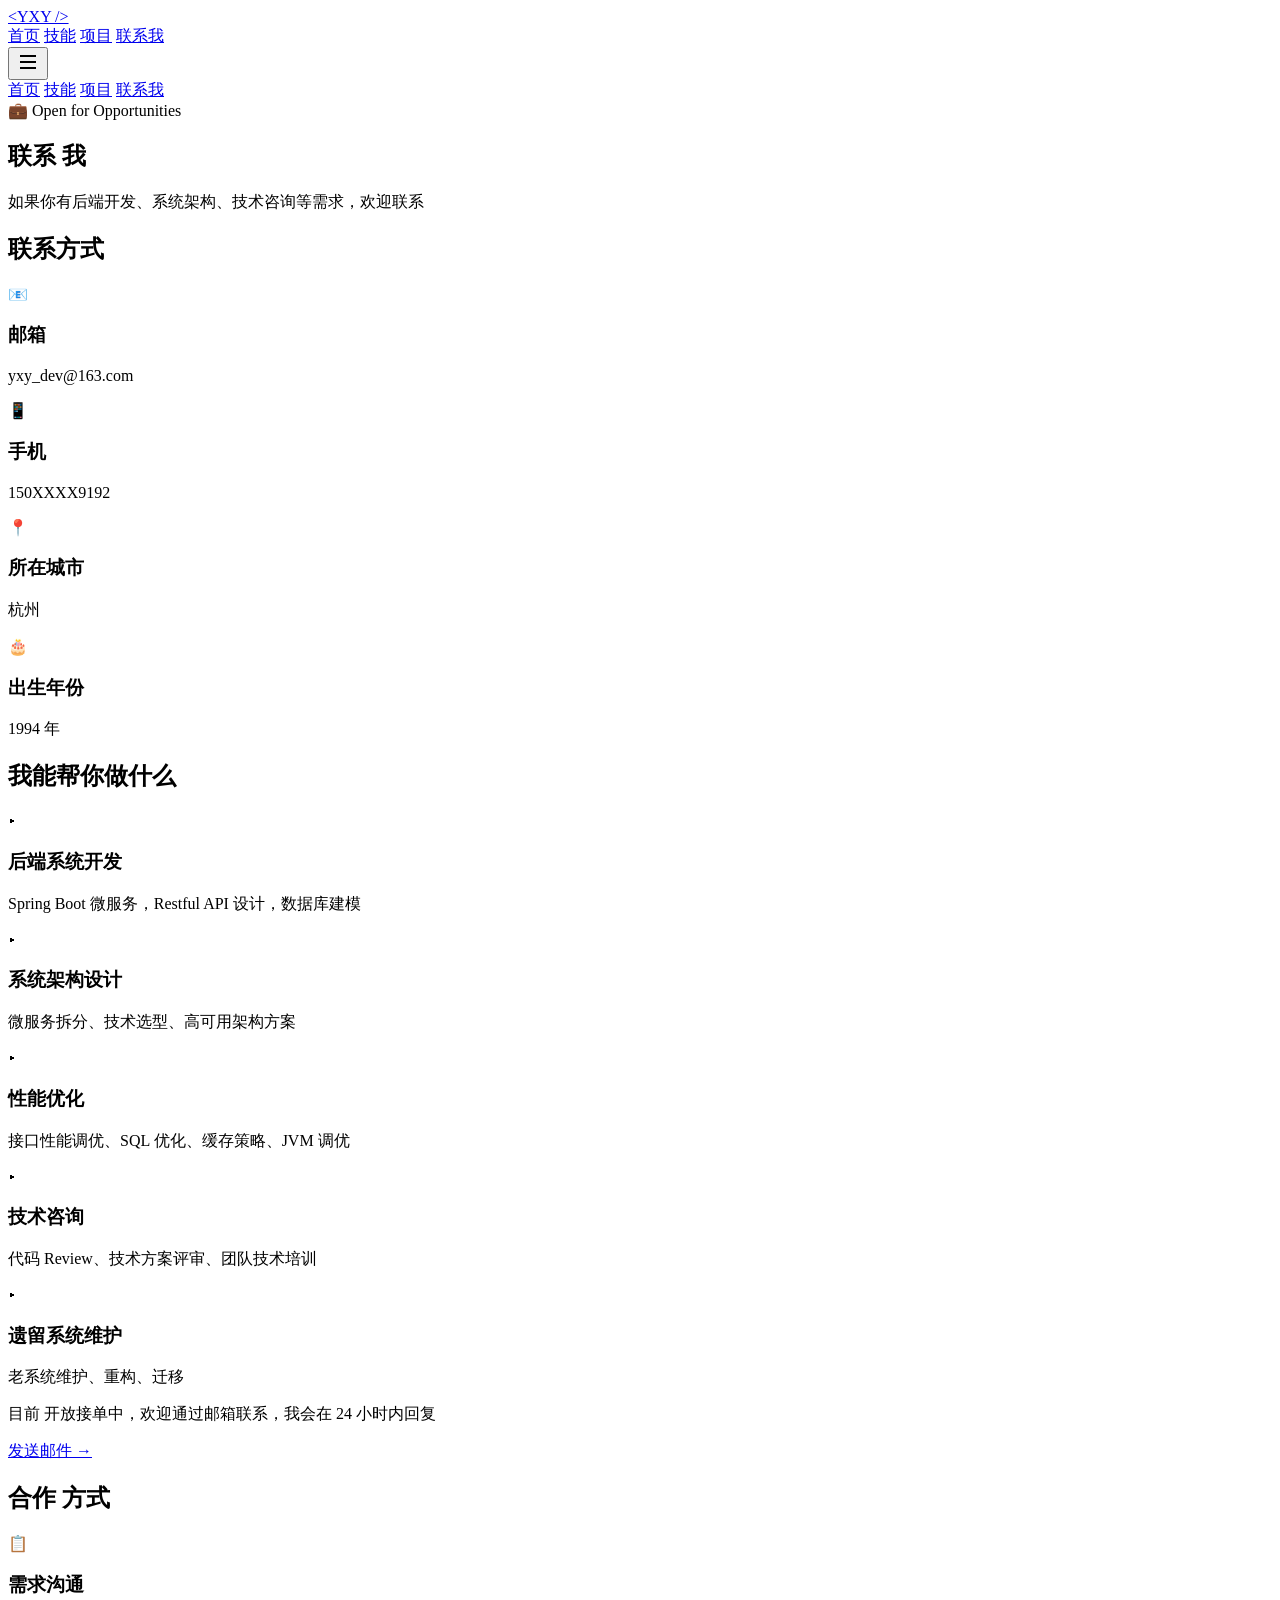
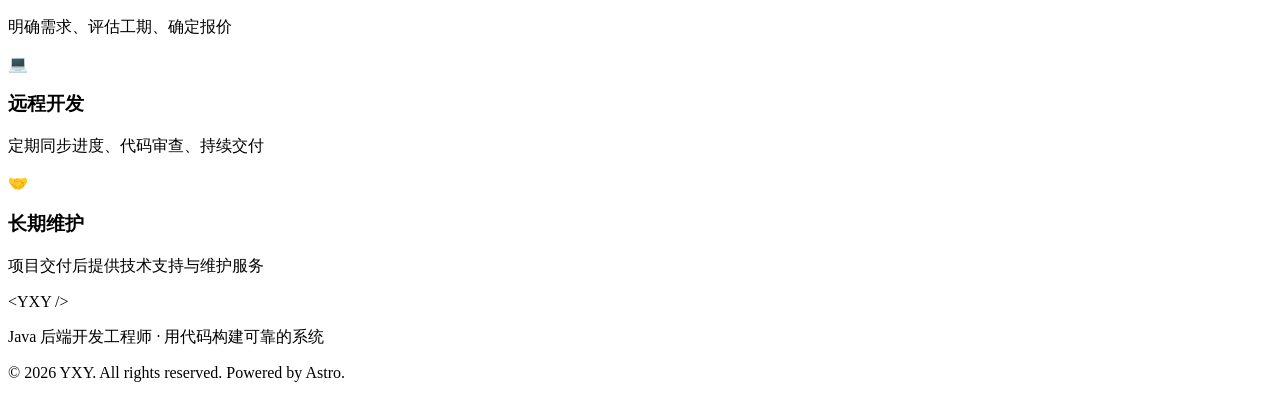
==== contact/index.html @ fc8be73a "deploy: upload site" ====
<!DOCTYPE html><html lang="zh-CN"> <head><meta charset="UTF-8"><meta name="viewport" content="width=device-width, initial-scale=1.0"><meta name="description" content="Java 后端开发 · 8年经验 · 架构师之路"><title>联系我 | YXY Dev</title><link rel="icon" type="image/svg+xml" href="/favicon.svg"><!-- Google Fonts: Inter --><link rel="preconnect" href="https://fonts.googleapis.com"><link rel="preconnect" href="https://fonts.gstatic.com" crossorigin><link href="https://fonts.googleapis.com/css2?family=Inter:wght@400;500;600;700;800;900&display=swap" rel="stylesheet"><link rel="stylesheet" href="/personal-blog/_astro/Layout.CCMdleZw.css"></head> <body class="min-h-screen bg-surface text-text"> <!-- Navbar --> <nav class="fixed top-0 left-0 right-0 z-50 glass-card rounded-none border-x-0 border-t-0"> <div class="max-w-6xl mx-auto px-6 py-4 flex items-center justify-between"> <a href="/" class="text-xl font-bold gradient-text">
&lt;YXY /&gt;
</a> <div class="hidden md:flex items-center gap-8"> <a href="/" class="text-text-muted hover:text-primary-light transition-colors text-sm font-medium">首页</a> <a href="/skills" class="text-text-muted hover:text-primary-light transition-colors text-sm font-medium">技能</a> <a href="/projects" class="text-text-muted hover:text-primary-light transition-colors text-sm font-medium">项目</a> <a href="/contact" class="px-5 py-2 bg-primary hover:bg-primary-dark text-white rounded-full text-sm font-medium transition-all glow-primary">
联系我
</a> </div> <!-- Mobile menu button --> <button id="mobile-menu-btn" class="md:hidden text-text-muted hover:text-text p-2" aria-label="菜单"> <svg width="24" height="24" viewBox="0 0 24 24" fill="none" stroke="currentColor" stroke-width="2"> <path d="M4 6h16M4 12h16M4 18h16"></path> </svg> </button> </div> <!-- Mobile menu --> <div id="mobile-menu" class="hidden md:hidden border-t border-border px-6 py-4 space-y-3"> <a href="/" class="block text-text-muted hover:text-primary-light transition-colors">首页</a> <a href="/skills" class="block text-text-muted hover:text-primary-light transition-colors">技能</a> <a href="/projects" class="block text-text-muted hover:text-primary-light transition-colors">项目</a> <a href="/contact" class="block text-primary-light font-medium">联系我</a> </div> </nav> <main class="pt-16">   <section class="pt-20 pb-12 text-center bg-grid"> <div class="max-w-4xl mx-auto px-6"> <div class="inline-block px-4 py-1.5 rounded-full border border-accent/30 bg-accent/5 text-accent-light text-sm font-medium mb-4">
💼 Open for Opportunities
</div> <h1 class="text-4xl md:text-5xl font-extrabold mb-4">
联系 <span class="gradient-text">我</span> </h1> <p class="text-text-muted text-lg max-w-2xl mx-auto">
如果你有后端开发、系统架构、技术咨询等需求，欢迎联系
</p> </div> </section> <section class="max-w-4xl mx-auto px-6 py-12"> <div class="grid md:grid-cols-2 gap-8"> <!-- Contact Info --> <div class="space-y-6"> <h2 class="text-xl font-bold mb-4">联系方式</h2> <div class="glass-card p-5 flex items-start gap-4 hover:border-primary/30 transition-all"> <div class="w-10 h-10 rounded-lg bg-primary/10 flex items-center justify-center flex-shrink-0"> <span>📧</span> </div> <div> <h3 class="font-medium text-sm text-text-muted">邮箱</h3> <p class="font-medium">yxy_dev@163.com</p> </div> </div> <div class="glass-card p-5 flex items-start gap-4 hover:border-primary/30 transition-all"> <div class="w-10 h-10 rounded-lg bg-primary/10 flex items-center justify-center flex-shrink-0"> <span>📱</span> </div> <div> <h3 class="font-medium text-sm text-text-muted">手机</h3> <p class="font-medium">150XXXX9192</p> </div> </div> <div class="glass-card p-5 flex items-start gap-4 hover:border-primary/30 transition-all"> <div class="w-10 h-10 rounded-lg bg-primary/10 flex items-center justify-center flex-shrink-0"> <span>📍</span> </div> <div> <h3 class="font-medium text-sm text-text-muted">所在城市</h3> <p class="font-medium">杭州</p> </div> </div> <div class="glass-card p-5 flex items-start gap-4 hover:border-primary/30 transition-all"> <div class="w-10 h-10 rounded-lg bg-primary/10 flex items-center justify-center flex-shrink-0"> <span>🎂</span> </div> <div> <h3 class="font-medium text-sm text-text-muted">出生年份</h3> <p class="font-medium">1994 年</p> </div> </div> </div> <!-- Service / Contact Form Card --> <div class="glass-card p-8 space-y-6"> <h2 class="text-xl font-bold">我能帮你做什么</h2> <div class="space-y-4"> <div class="flex items-start gap-3"> <span class="text-primary-light mt-0.5">▸</span> <div> <h3 class="font-medium text-sm">后端系统开发</h3> <p class="text-text-muted text-xs mt-0.5">Spring Boot 微服务，Restful API 设计，数据库建模</p> </div> </div> <div class="flex items-start gap-3"> <span class="text-primary-light mt-0.5">▸</span> <div> <h3 class="font-medium text-sm">系统架构设计</h3> <p class="text-text-muted text-xs mt-0.5">微服务拆分、技术选型、高可用架构方案</p> </div> </div> <div class="flex items-start gap-3"> <span class="text-primary-light mt-0.5">▸</span> <div> <h3 class="font-medium text-sm">性能优化</h3> <p class="text-text-muted text-xs mt-0.5">接口性能调优、SQL 优化、缓存策略、JVM 调优</p> </div> </div> <div class="flex items-start gap-3"> <span class="text-primary-light mt-0.5">▸</span> <div> <h3 class="font-medium text-sm">技术咨询</h3> <p class="text-text-muted text-xs mt-0.5">代码 Review、技术方案评审、团队技术培训</p> </div> </div> <div class="flex items-start gap-3"> <span class="text-primary-light mt-0.5">▸</span> <div> <h3 class="font-medium text-sm">遗留系统维护</h3> <p class="text-text-muted text-xs mt-0.5">老系统维护、重构、迁移</p> </div> </div> </div> <div class="pt-4 border-t border-border"> <p class="text-sm text-text-muted mb-4">
目前 <span class="text-success font-medium">开放接单中</span>，欢迎通过邮箱联系，我会在 24 小时内回复
</p> <a href="mailto:yxy_dev@163.com" class="block w-full text-center px-6 py-3 bg-primary hover:bg-primary-dark text-white rounded-xl font-semibold transition-all glow-primary">
发送邮件 →
</a> </div> </div> </div> </section>  <section class="max-w-4xl mx-auto px-6 py-12 border-t border-border"> <div class="text-center mb-8"> <h2 class="text-2xl font-bold mb-2">
合作 <span class="gradient-text">方式</span> </h2> </div> <div class="grid md:grid-cols-3 gap-6"> <div class="glass-card p-6 text-center space-y-2"> <div class="text-3xl mb-2">📋</div> <h3 class="font-bold">需求沟通</h3> <p class="text-text-muted text-sm">明确需求、评估工期、确定报价</p> </div> <div class="glass-card p-6 text-center space-y-2"> <div class="text-3xl mb-2">💻</div> <h3 class="font-bold">远程开发</h3> <p class="text-text-muted text-sm">定期同步进度、代码审查、持续交付</p> </div> <div class="glass-card p-6 text-center space-y-2"> <div class="text-3xl mb-2">🤝</div> <h3 class="font-bold">长期维护</h3> <p class="text-text-muted text-sm">项目交付后提供技术支持与维护服务</p> </div> </div> </section>  </main> <!-- Footer --> <footer class="border-t border-border py-12 mt-20"> <div class="max-w-6xl mx-auto px-6 text-center"> <p class="gradient-text text-xl font-bold mb-3">&lt;YXY /&gt;</p> <p class="text-text-muted text-sm">
Java 后端开发工程师 · 用代码构建可靠的系统
</p> <p class="text-text-muted text-xs mt-4">
© 2026 YXY. All rights reserved. Powered by Astro.
</p> </div> </footer> <script type="module">document.getElementById("mobile-menu-btn")?.addEventListener("click",()=>{document.getElementById("mobile-menu")?.classList.toggle("hidden")});</script> </body> </html>
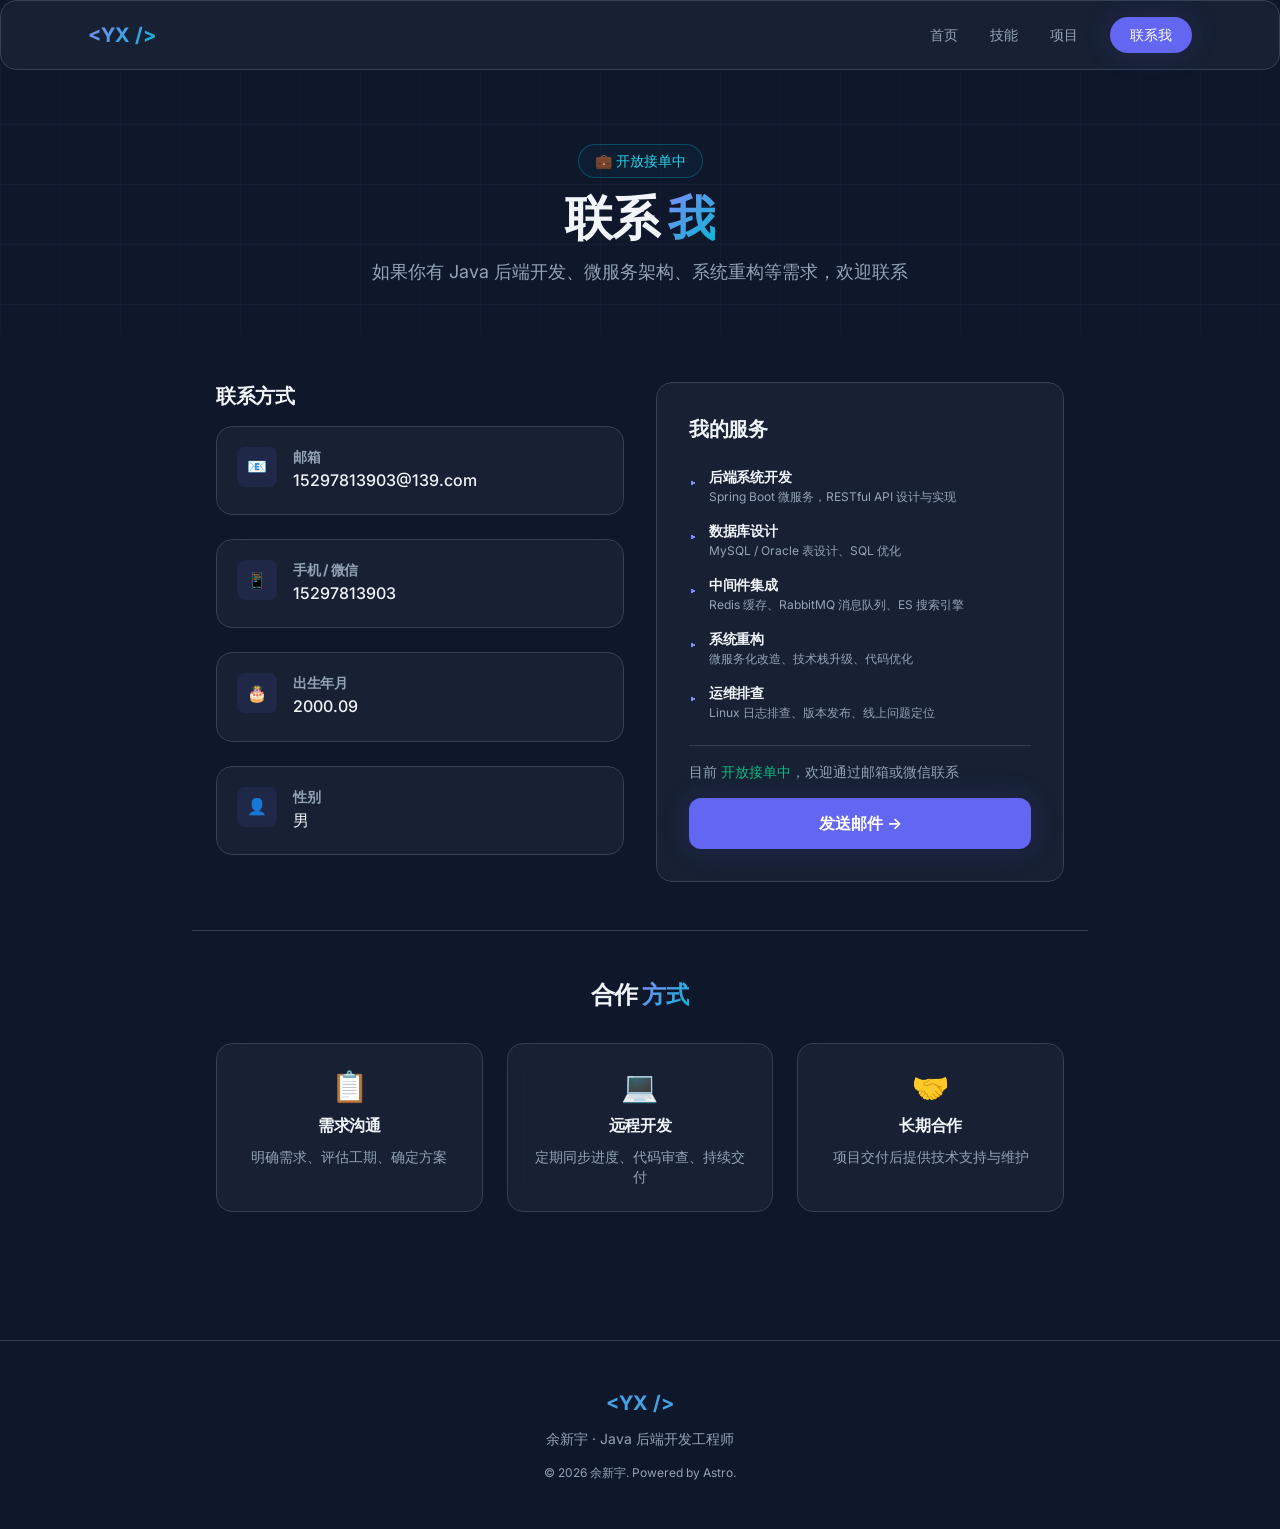
==== commit 4b71ada4: "deploy: fix info and paths" ====
--- a/contact/index.html
+++ b/contact/index.html
@@ -1,19 +1,19 @@
-<!DOCTYPE html><html lang="zh-CN"> <head><meta charset="UTF-8"><meta name="viewport" content="width=device-width, initial-scale=1.0"><meta name="description" content="Java 后端开发 · 8年经验 · 架构师之路"><title>联系我 | YXY Dev</title><link rel="icon" type="image/svg+xml" href="/favicon.svg"><!-- Google Fonts: Inter --><link rel="preconnect" href="https://fonts.googleapis.com"><link rel="preconnect" href="https://fonts.gstatic.com" crossorigin><link href="https://fonts.googleapis.com/css2?family=Inter:wght@400;500;600;700;800;900&display=swap" rel="stylesheet"><link rel="stylesheet" href="/personal-blog/_astro/Layout.CCMdleZw.css"></head> <body class="min-h-screen bg-surface text-text"> <!-- Navbar --> <nav class="fixed top-0 left-0 right-0 z-50 glass-card rounded-none border-x-0 border-t-0"> <div class="max-w-6xl mx-auto px-6 py-4 flex items-center justify-between"> <a href="/" class="text-xl font-bold gradient-text">
-&lt;YXY /&gt;
+<!DOCTYPE html><html lang="zh-CN"> <head><meta charset="UTF-8"><meta name="viewport" content="width=device-width, initial-scale=1.0"><meta name="description" content="Java 后端开发工程师 · 余新宇的个人技术博客"><title>联系余新宇 | 余新宇</title><link rel="icon" type="image/svg+xml" href="/favicon.svg"><link rel="preconnect" href="https://fonts.googleapis.com"><link rel="preconnect" href="https://fonts.gstatic.com" crossorigin><link href="https://fonts.googleapis.com/css2?family=Inter:wght@400;500;600;700;800;900&display=swap" rel="stylesheet"><link rel="stylesheet" href="/_astro/Layout.CCMdleZw.css"></head> <body class="min-h-screen bg-surface text-text"> <nav class="fixed top-0 left-0 right-0 z-50 glass-card rounded-none border-x-0 border-t-0"> <div class="max-w-6xl mx-auto px-6 py-4 flex items-center justify-between"> <a href="/" class="text-xl font-bold gradient-text">
+&lt;YX /&gt;
 </a> <div class="hidden md:flex items-center gap-8"> <a href="/" class="text-text-muted hover:text-primary-light transition-colors text-sm font-medium">首页</a> <a href="/skills" class="text-text-muted hover:text-primary-light transition-colors text-sm font-medium">技能</a> <a href="/projects" class="text-text-muted hover:text-primary-light transition-colors text-sm font-medium">项目</a> <a href="/contact" class="px-5 py-2 bg-primary hover:bg-primary-dark text-white rounded-full text-sm font-medium transition-all glow-primary">
 联系我
-</a> </div> <!-- Mobile menu button --> <button id="mobile-menu-btn" class="md:hidden text-text-muted hover:text-text p-2" aria-label="菜单"> <svg width="24" height="24" viewBox="0 0 24 24" fill="none" stroke="currentColor" stroke-width="2"> <path d="M4 6h16M4 12h16M4 18h16"></path> </svg> </button> </div> <!-- Mobile menu --> <div id="mobile-menu" class="hidden md:hidden border-t border-border px-6 py-4 space-y-3"> <a href="/" class="block text-text-muted hover:text-primary-light transition-colors">首页</a> <a href="/skills" class="block text-text-muted hover:text-primary-light transition-colors">技能</a> <a href="/projects" class="block text-text-muted hover:text-primary-light transition-colors">项目</a> <a href="/contact" class="block text-primary-light font-medium">联系我</a> </div> </nav> <main class="pt-16">   <section class="pt-20 pb-12 text-center bg-grid"> <div class="max-w-4xl mx-auto px-6"> <div class="inline-block px-4 py-1.5 rounded-full border border-accent/30 bg-accent/5 text-accent-light text-sm font-medium mb-4">
-💼 Open for Opportunities
+</a> </div> <button id="mobile-menu-btn" class="md:hidden text-text-muted hover:text-text p-2" aria-label="菜单"> <svg width="24" height="24" viewBox="0 0 24 24" fill="none" stroke="currentColor" stroke-width="2"> <path d="M4 6h16M4 12h16M4 18h16"></path> </svg> </button> </div> <div id="mobile-menu" class="hidden md:hidden border-t border-border px-6 py-4 space-y-3"> <a href="/" class="block text-text-muted hover:text-primary-light transition-colors">首页</a> <a href="/skills" class="block text-text-muted hover:text-primary-light transition-colors">技能</a> <a href="/projects" class="block text-text-muted hover:text-primary-light transition-colors">项目</a> <a href="/contact" class="block text-primary-light font-medium">联系我</a> </div> </nav> <main class="pt-16">  <section class="pt-20 pb-12 text-center bg-grid"> <div class="max-w-4xl mx-auto px-6"> <div class="inline-block px-4 py-1.5 rounded-full border border-accent/30 bg-accent/5 text-accent-light text-sm font-medium mb-4">
+💼 开放接单中
 </div> <h1 class="text-4xl md:text-5xl font-extrabold mb-4">
 联系 <span class="gradient-text">我</span> </h1> <p class="text-text-muted text-lg max-w-2xl mx-auto">
-如果你有后端开发、系统架构、技术咨询等需求，欢迎联系
-</p> </div> </section> <section class="max-w-4xl mx-auto px-6 py-12"> <div class="grid md:grid-cols-2 gap-8"> <!-- Contact Info --> <div class="space-y-6"> <h2 class="text-xl font-bold mb-4">联系方式</h2> <div class="glass-card p-5 flex items-start gap-4 hover:border-primary/30 transition-all"> <div class="w-10 h-10 rounded-lg bg-primary/10 flex items-center justify-center flex-shrink-0"> <span>📧</span> </div> <div> <h3 class="font-medium text-sm text-text-muted">邮箱</h3> <p class="font-medium">yxy_dev@163.com</p> </div> </div> <div class="glass-card p-5 flex items-start gap-4 hover:border-primary/30 transition-all"> <div class="w-10 h-10 rounded-lg bg-primary/10 flex items-center justify-center flex-shrink-0"> <span>📱</span> </div> <div> <h3 class="font-medium text-sm text-text-muted">手机</h3> <p class="font-medium">150XXXX9192</p> </div> </div> <div class="glass-card p-5 flex items-start gap-4 hover:border-primary/30 transition-all"> <div class="w-10 h-10 rounded-lg bg-primary/10 flex items-center justify-center flex-shrink-0"> <span>📍</span> </div> <div> <h3 class="font-medium text-sm text-text-muted">所在城市</h3> <p class="font-medium">杭州</p> </div> </div> <div class="glass-card p-5 flex items-start gap-4 hover:border-primary/30 transition-all"> <div class="w-10 h-10 rounded-lg bg-primary/10 flex items-center justify-center flex-shrink-0"> <span>🎂</span> </div> <div> <h3 class="font-medium text-sm text-text-muted">出生年份</h3> <p class="font-medium">1994 年</p> </div> </div> </div> <!-- Service / Contact Form Card --> <div class="glass-card p-8 space-y-6"> <h2 class="text-xl font-bold">我能帮你做什么</h2> <div class="space-y-4"> <div class="flex items-start gap-3"> <span class="text-primary-light mt-0.5">▸</span> <div> <h3 class="font-medium text-sm">后端系统开发</h3> <p class="text-text-muted text-xs mt-0.5">Spring Boot 微服务，Restful API 设计，数据库建模</p> </div> </div> <div class="flex items-start gap-3"> <span class="text-primary-light mt-0.5">▸</span> <div> <h3 class="font-medium text-sm">系统架构设计</h3> <p class="text-text-muted text-xs mt-0.5">微服务拆分、技术选型、高可用架构方案</p> </div> </div> <div class="flex items-start gap-3"> <span class="text-primary-light mt-0.5">▸</span> <div> <h3 class="font-medium text-sm">性能优化</h3> <p class="text-text-muted text-xs mt-0.5">接口性能调优、SQL 优化、缓存策略、JVM 调优</p> </div> </div> <div class="flex items-start gap-3"> <span class="text-primary-light mt-0.5">▸</span> <div> <h3 class="font-medium text-sm">技术咨询</h3> <p class="text-text-muted text-xs mt-0.5">代码 Review、技术方案评审、团队技术培训</p> </div> </div> <div class="flex items-start gap-3"> <span class="text-primary-light mt-0.5">▸</span> <div> <h3 class="font-medium text-sm">遗留系统维护</h3> <p class="text-text-muted text-xs mt-0.5">老系统维护、重构、迁移</p> </div> </div> </div> <div class="pt-4 border-t border-border"> <p class="text-sm text-text-muted mb-4">
-目前 <span class="text-success font-medium">开放接单中</span>，欢迎通过邮箱联系，我会在 24 小时内回复
-</p> <a href="mailto:yxy_dev@163.com" class="block w-full text-center px-6 py-3 bg-primary hover:bg-primary-dark text-white rounded-xl font-semibold transition-all glow-primary">
+如果你有 Java 后端开发、微服务架构、系统重构等需求，欢迎联系
+</p> </div> </section> <section class="max-w-4xl mx-auto px-6 py-12"> <div class="grid md:grid-cols-2 gap-8"> <!-- 联系方式 --> <div class="space-y-6"> <h2 class="text-xl font-bold mb-4">联系方式</h2> <div class="glass-card p-5 flex items-start gap-4 hover:border-primary/30 transition-all"> <div class="w-10 h-10 rounded-lg bg-primary/10 flex items-center justify-center flex-shrink-0"> <span>📧</span> </div> <div> <h3 class="font-medium text-sm text-text-muted">邮箱</h3> <p class="font-medium">15297813903@139.com</p> </div> </div> <div class="glass-card p-5 flex items-start gap-4 hover:border-primary/30 transition-all"> <div class="w-10 h-10 rounded-lg bg-primary/10 flex items-center justify-center flex-shrink-0"> <span>📱</span> </div> <div> <h3 class="font-medium text-sm text-text-muted">手机 / 微信</h3> <p class="font-medium">15297813903</p> </div> </div> <div class="glass-card p-5 flex items-start gap-4 hover:border-primary/30 transition-all"> <div class="w-10 h-10 rounded-lg bg-primary/10 flex items-center justify-center flex-shrink-0"> <span>🎂</span> </div> <div> <h3 class="font-medium text-sm text-text-muted">出生年月</h3> <p class="font-medium">2000.09</p> </div> </div> <div class="glass-card p-5 flex items-start gap-4 hover:border-primary/30 transition-all"> <div class="w-10 h-10 rounded-lg bg-primary/10 flex items-center justify-center flex-shrink-0"> <span>👤</span> </div> <div> <h3 class="font-medium text-sm text-text-muted">性别</h3> <p class="font-medium">男</p> </div> </div> </div> <!-- 服务内容 --> <div class="glass-card p-8 space-y-6"> <h2 class="text-xl font-bold">我的服务</h2> <div class="space-y-4"> <div class="flex items-start gap-3"> <span class="text-primary-light mt-0.5">▸</span> <div> <h3 class="font-medium text-sm">后端系统开发</h3> <p class="text-text-muted text-xs mt-0.5">Spring Boot 微服务，RESTful API 设计与实现</p> </div> </div> <div class="flex items-start gap-3"> <span class="text-primary-light mt-0.5">▸</span> <div> <h3 class="font-medium text-sm">数据库设计</h3> <p class="text-text-muted text-xs mt-0.5">MySQL / Oracle 表设计、SQL 优化</p> </div> </div> <div class="flex items-start gap-3"> <span class="text-primary-light mt-0.5">▸</span> <div> <h3 class="font-medium text-sm">中间件集成</h3> <p class="text-text-muted text-xs mt-0.5">Redis 缓存、RabbitMQ 消息队列、ES 搜索引擎</p> </div> </div> <div class="flex items-start gap-3"> <span class="text-primary-light mt-0.5">▸</span> <div> <h3 class="font-medium text-sm">系统重构</h3> <p class="text-text-muted text-xs mt-0.5">微服务化改造、技术栈升级、代码优化</p> </div> </div> <div class="flex items-start gap-3"> <span class="text-primary-light mt-0.5">▸</span> <div> <h3 class="font-medium text-sm">运维排查</h3> <p class="text-text-muted text-xs mt-0.5">Linux 日志排查、版本发布、线上问题定位</p> </div> </div> </div> <div class="pt-4 border-t border-border"> <p class="text-sm text-text-muted mb-4">
+目前 <span class="text-success font-medium">开放接单中</span>，欢迎通过邮箱或微信联系
+</p> <a href="mailto:15297813903@139.com" class="block w-full text-center px-6 py-3 bg-primary hover:bg-primary-dark text-white rounded-xl font-semibold transition-all glow-primary">
 发送邮件 →
-</a> </div> </div> </div> </section>  <section class="max-w-4xl mx-auto px-6 py-12 border-t border-border"> <div class="text-center mb-8"> <h2 class="text-2xl font-bold mb-2">
-合作 <span class="gradient-text">方式</span> </h2> </div> <div class="grid md:grid-cols-3 gap-6"> <div class="glass-card p-6 text-center space-y-2"> <div class="text-3xl mb-2">📋</div> <h3 class="font-bold">需求沟通</h3> <p class="text-text-muted text-sm">明确需求、评估工期、确定报价</p> </div> <div class="glass-card p-6 text-center space-y-2"> <div class="text-3xl mb-2">💻</div> <h3 class="font-bold">远程开发</h3> <p class="text-text-muted text-sm">定期同步进度、代码审查、持续交付</p> </div> <div class="glass-card p-6 text-center space-y-2"> <div class="text-3xl mb-2">🤝</div> <h3 class="font-bold">长期维护</h3> <p class="text-text-muted text-sm">项目交付后提供技术支持与维护服务</p> </div> </div> </section>  </main> <!-- Footer --> <footer class="border-t border-border py-12 mt-20"> <div class="max-w-6xl mx-auto px-6 text-center"> <p class="gradient-text text-xl font-bold mb-3">&lt;YXY /&gt;</p> <p class="text-text-muted text-sm">
-Java 后端开发工程师 · 用代码构建可靠的系统
+</a> </div> </div> </div> </section> <section class="max-w-4xl mx-auto px-6 py-12 border-t border-border"> <div class="text-center mb-8"> <h2 class="text-2xl font-bold mb-2">
+合作 <span class="gradient-text">方式</span> </h2> </div> <div class="grid md:grid-cols-3 gap-6"> <div class="glass-card p-6 text-center space-y-2"> <div class="text-3xl mb-2">📋</div> <h3 class="font-bold">需求沟通</h3> <p class="text-text-muted text-sm">明确需求、评估工期、确定方案</p> </div> <div class="glass-card p-6 text-center space-y-2"> <div class="text-3xl mb-2">💻</div> <h3 class="font-bold">远程开发</h3> <p class="text-text-muted text-sm">定期同步进度、代码审查、持续交付</p> </div> <div class="glass-card p-6 text-center space-y-2"> <div class="text-3xl mb-2">🤝</div> <h3 class="font-bold">长期合作</h3> <p class="text-text-muted text-sm">项目交付后提供技术支持与维护</p> </div> </div> </section>  </main> <footer class="border-t border-border py-12 mt-20"> <div class="max-w-6xl mx-auto px-6 text-center"> <p class="gradient-text text-xl font-bold mb-3">&lt;YX /&gt;</p> <p class="text-text-muted text-sm">
+余新宇 · Java 后端开发工程师
 </p> <p class="text-text-muted text-xs mt-4">
-© 2026 YXY. All rights reserved. Powered by Astro.
+© 2026 余新宇. Powered by Astro.
 </p> </div> </footer> <script type="module">document.getElementById("mobile-menu-btn")?.addEventListener("click",()=>{document.getElementById("mobile-menu")?.classList.toggle("hidden")});</script> </body> </html>
--- a/_astro/Layout.CCMdleZw.css
+++ b/_astro/Layout.CCMdleZw.css
@@ -0,0 +1 @@
+@layer properties{@supports (((-webkit-hyphens:none)) and (not (margin-trim:inline))) or ((-moz-orient:inline) and (not (color:rgb(from red r g b)))){*,:before,:after,::backdrop{--tw-space-y-reverse:0;--tw-border-style:solid;--tw-gradient-position:initial;--tw-gradient-from:#0000;--tw-gradient-via:#0000;--tw-gradient-to:#0000;--tw-gradient-stops:initial;--tw-gradient-via-stops:initial;--tw-gradient-from-position:0%;--tw-gradient-via-position:50%;--tw-gradient-to-position:100%;--tw-leading:initial;--tw-font-weight:initial;--tw-tracking:initial;--tw-blur:initial;--tw-brightness:initial;--tw-contrast:initial;--tw-grayscale:initial;--tw-hue-rotate:initial;--tw-invert:initial;--tw-opacity:initial;--tw-saturate:initial;--tw-sepia:initial;--tw-drop-shadow:initial;--tw-drop-shadow-color:initial;--tw-drop-shadow-alpha:100%;--tw-drop-shadow-size:initial}}}@layer theme{:root,:host{--font-sans:ui-sans-serif, system-ui, sans-serif, "Apple Color Emoji", "Segoe UI Emoji", "Segoe UI Symbol", "Noto Color Emoji";--font-mono:ui-monospace, SFMono-Regular, Menlo, Monaco, Consolas, "Liberation Mono", "Courier New", monospace;--color-red-500:oklch(63.7% .237 25.331);--color-yellow-500:oklch(79.5% .184 86.047);--color-green-500:oklch(72.3% .219 149.579);--color-white:#fff;--spacing:.25rem;--container-md:28rem;--container-2xl:42rem;--container-3xl:48rem;--container-4xl:56rem;--container-6xl:72rem;--text-xs:.75rem;--text-xs--line-height:calc(1 / .75);--text-sm:.875rem;--text-sm--line-height:calc(1.25 / .875);--text-lg:1.125rem;--text-lg--line-height:calc(1.75 / 1.125);--text-xl:1.25rem;--text-xl--line-height:calc(1.75 / 1.25);--text-2xl:1.5rem;--text-2xl--line-height:calc(2 / 1.5);--text-3xl:1.875rem;--text-3xl--line-height: 1.2 ;--text-4xl:2.25rem;--text-4xl--line-height:calc(2.5 / 2.25);--text-5xl:3rem;--text-5xl--line-height:1;--text-6xl:3.75rem;--text-6xl--line-height:1;--font-weight-medium:500;--font-weight-semibold:600;--font-weight-bold:700;--font-weight-extrabold:800;--tracking-wider:.05em;--leading-tight:1.25;--leading-relaxed:1.625;--radius-lg:.5rem;--radius-xl:.75rem;--animate-pulse:pulse 2s cubic-bezier(.4, 0, .6, 1) infinite;--blur-3xl:64px;--default-transition-duration:.15s;--default-transition-timing-function:cubic-bezier(.4, 0, .2, 1);--default-font-family:var(--font-sans);--default-mono-font-family:var(--font-mono);--color-primary:#6366f1;--color-primary-light:#818cf8;--color-primary-dark:#4f46e5;--color-accent:#06b6d4;--color-accent-light:#22d3ee;--color-surface:#0f172a;--color-surface-alt:#1e293b;--color-surface-card:#1e293b;--color-text:#f1f5f9;--color-text-muted:#94a3b8;--color-border:#334155;--color-success:#10b981}}@layer base{*,:after,:before,::backdrop{box-sizing:border-box;border:0 solid;margin:0;padding:0}::file-selector-button{box-sizing:border-box;border:0 solid;margin:0;padding:0}html,:host{-webkit-text-size-adjust:100%;tab-size:4;line-height:1.5;font-family:var(--default-font-family,ui-sans-serif, system-ui, sans-serif, "Apple Color Emoji", "Segoe UI Emoji", "Segoe UI Symbol", "Noto Color Emoji");font-feature-settings:var(--default-font-feature-settings,normal);font-variation-settings:var(--default-font-variation-settings,normal);-webkit-tap-highlight-color:transparent}hr{height:0;color:inherit;border-top-width:1px}abbr:where([title]){-webkit-text-decoration:underline dotted;text-decoration:underline dotted}h1,h2,h3,h4,h5,h6{font-size:inherit;font-weight:inherit}a{color:inherit;-webkit-text-decoration:inherit;text-decoration:inherit}b,strong{font-weight:bolder}code,kbd,samp,pre{font-family:var(--default-mono-font-family,ui-monospace, SFMono-Regular, Menlo, Monaco, Consolas, "Liberation Mono", "Courier New", monospace);font-feature-settings:var(--default-mono-font-feature-settings,normal);font-variation-settings:var(--default-mono-font-variation-settings,normal);font-size:1em}small{font-size:80%}sub,sup{vertical-align:baseline;font-size:75%;line-height:0;position:relative}sub{bottom:-.25em}sup{top:-.5em}table{text-indent:0;border-color:inherit;border-collapse:collapse}:-moz-focusring{outline:auto}progress{vertical-align:baseline}summary{display:list-item}ol,ul,menu{list-style:none}img,svg,video,canvas,audio,iframe,embed,object{vertical-align:middle;display:block}img,video{max-width:100%;height:auto}button,input,select,optgroup,textarea{font:inherit;font-feature-settings:inherit;font-variation-settings:inherit;letter-spacing:inherit;color:inherit;opacity:1;background-color:#0000;border-radius:0}::file-selector-button{font:inherit;font-feature-settings:inherit;font-variation-settings:inherit;letter-spacing:inherit;color:inherit;opacity:1;background-color:#0000;border-radius:0}:where(select:is([multiple],[size])) optgroup{font-weight:bolder}:where(select:is([multiple],[size])) optgroup option{padding-inline-start:20px}::file-selector-button{margin-inline-end:4px}::placeholder{opacity:1}@supports (not ((-webkit-appearance:-apple-pay-button))) or (contain-intrinsic-size:1px){::placeholder{color:currentColor}@supports (color:color-mix(in lab,red,red)){::placeholder{color:color-mix(in oklab,currentcolor 50%,transparent)}}}textarea{resize:vertical}::-webkit-search-decoration{-webkit-appearance:none}::-webkit-date-and-time-value{min-height:1lh;text-align:inherit}::-webkit-datetime-edit{display:inline-flex}::-webkit-datetime-edit-fields-wrapper{padding:0}::-webkit-datetime-edit{padding-block:0}::-webkit-datetime-edit-year-field{padding-block:0}::-webkit-datetime-edit-month-field{padding-block:0}::-webkit-datetime-edit-day-field{padding-block:0}::-webkit-datetime-edit-hour-field{padding-block:0}::-webkit-datetime-edit-minute-field{padding-block:0}::-webkit-datetime-edit-second-field{padding-block:0}::-webkit-datetime-edit-millisecond-field{padding-block:0}::-webkit-datetime-edit-meridiem-field{padding-block:0}::-webkit-calendar-picker-indicator{line-height:1}:-moz-ui-invalid{box-shadow:none}button,input:where([type=button],[type=reset],[type=submit]){appearance:button}::file-selector-button{appearance:button}::-webkit-inner-spin-button{height:auto}::-webkit-outer-spin-button{height:auto}[hidden]:where(:not([hidden=until-found])){display:none!important}}@layer components;@layer utilities{.absolute{position:absolute}.fixed{position:fixed}.relative{position:relative}.top-0{top:calc(var(--spacing) * 0)}.top-20{top:calc(var(--spacing) * 20)}.-right-32{right:calc(var(--spacing) * -32)}.right-0{right:calc(var(--spacing) * 0)}.bottom-20{bottom:calc(var(--spacing) * 20)}.-left-32{left:calc(var(--spacing) * -32)}.left-0{left:calc(var(--spacing) * 0)}.z-50{z-index:50}.mx-auto{margin-inline:auto}.mt-0\.5{margin-top:calc(var(--spacing) * .5)}.mt-1{margin-top:calc(var(--spacing) * 1)}.mt-2{margin-top:calc(var(--spacing) * 2)}.mt-4{margin-top:calc(var(--spacing) * 4)}.mt-20{margin-top:calc(var(--spacing) * 20)}.mb-1\.5{margin-bottom:calc(var(--spacing) * 1.5)}.mb-2{margin-bottom:calc(var(--spacing) * 2)}.mb-3{margin-bottom:calc(var(--spacing) * 3)}.mb-4{margin-bottom:calc(var(--spacing) * 4)}.mb-8{margin-bottom:calc(var(--spacing) * 8)}.mb-10{margin-bottom:calc(var(--spacing) * 10)}.mb-12{margin-bottom:calc(var(--spacing) * 12)}.ml-7{margin-left:calc(var(--spacing) * 7)}.line-clamp-2{-webkit-line-clamp:2;-webkit-box-orient:vertical;display:-webkit-box;overflow:hidden}.block{display:block}.contents{display:contents}.flex{display:flex}.grid{display:grid}.hidden{display:none}.inline-block{display:inline-block}.h-2{height:calc(var(--spacing) * 2)}.h-3{height:calc(var(--spacing) * 3)}.h-10{height:calc(var(--spacing) * 10)}.h-12{height:calc(var(--spacing) * 12)}.h-96{height:calc(var(--spacing) * 96)}.h-full{height:100%}.min-h-\[90vh\]{min-height:90vh}.min-h-screen{min-height:100vh}.w-3{width:calc(var(--spacing) * 3)}.w-10{width:calc(var(--spacing) * 10)}.w-12{width:calc(var(--spacing) * 12)}.w-96{width:calc(var(--spacing) * 96)}.w-full{width:100%}.max-w-2xl{max-width:var(--container-2xl)}.max-w-3xl{max-width:var(--container-3xl)}.max-w-4xl{max-width:var(--container-4xl)}.max-w-6xl{max-width:var(--container-6xl)}.max-w-md{max-width:var(--container-md)}.flex-shrink-0{flex-shrink:0}.animate-pulse{animation:var(--animate-pulse)}.cursor-default{cursor:default}.grid-cols-2{grid-template-columns:repeat(2,minmax(0,1fr))}.flex-wrap{flex-wrap:wrap}.items-center{align-items:center}.items-start{align-items:flex-start}.justify-between{justify-content:space-between}.justify-center{justify-content:center}.gap-1\.5{gap:calc(var(--spacing) * 1.5)}.gap-2{gap:calc(var(--spacing) * 2)}.gap-3{gap:calc(var(--spacing) * 3)}.gap-4{gap:calc(var(--spacing) * 4)}.gap-6{gap:calc(var(--spacing) * 6)}.gap-8{gap:calc(var(--spacing) * 8)}.gap-12{gap:calc(var(--spacing) * 12)}:where(.space-y-1\.5>:not(:last-child)){--tw-space-y-reverse:0;margin-block-start:calc(calc(var(--spacing) * 1.5) * var(--tw-space-y-reverse));margin-block-end:calc(calc(var(--spacing) * 1.5) * calc(1 - var(--tw-space-y-reverse)))}:where(.space-y-2>:not(:last-child)){--tw-space-y-reverse:0;margin-block-start:calc(calc(var(--spacing) * 2) * var(--tw-space-y-reverse));margin-block-end:calc(calc(var(--spacing) * 2) * calc(1 - var(--tw-space-y-reverse)))}:where(.space-y-3>:not(:last-child)){--tw-space-y-reverse:0;margin-block-start:calc(calc(var(--spacing) * 3) * var(--tw-space-y-reverse));margin-block-end:calc(calc(var(--spacing) * 3) * calc(1 - var(--tw-space-y-reverse)))}:where(.space-y-4>:not(:last-child)){--tw-space-y-reverse:0;margin-block-start:calc(calc(var(--spacing) * 4) * var(--tw-space-y-reverse));margin-block-end:calc(calc(var(--spacing) * 4) * calc(1 - var(--tw-space-y-reverse)))}:where(.space-y-6>:not(:last-child)){--tw-space-y-reverse:0;margin-block-start:calc(calc(var(--spacing) * 6) * var(--tw-space-y-reverse));margin-block-end:calc(calc(var(--spacing) * 6) * calc(1 - var(--tw-space-y-reverse)))}:where(.space-y-16>:not(:last-child)){--tw-space-y-reverse:0;margin-block-start:calc(calc(var(--spacing) * 16) * var(--tw-space-y-reverse));margin-block-end:calc(calc(var(--spacing) * 16) * calc(1 - var(--tw-space-y-reverse)))}.overflow-hidden{overflow:hidden}.rounded-full{border-radius:3.40282e38px}.rounded-lg{border-radius:var(--radius-lg)}.rounded-none{border-radius:0}.rounded-xl{border-radius:var(--radius-xl)}.border{border-style:var(--tw-border-style);border-width:1px}.border-x-0{border-inline-style:var(--tw-border-style);border-inline-width:0}.border-y{border-block-style:var(--tw-border-style);border-block-width:1px}.border-t{border-top-style:var(--tw-border-style);border-top-width:1px}.border-t-0{border-top-style:var(--tw-border-style);border-top-width:0}.border-l-2{border-left-style:var(--tw-border-style);border-left-width:2px}.border-accent\/30{border-color:#06b6d44d}@supports (color:color-mix(in lab,red,red)){.border-accent\/30{border-color:color-mix(in oklab,var(--color-accent) 30%,transparent)}}.border-border{border-color:var(--color-border)}.border-primary\/20{border-color:#6366f133}@supports (color:color-mix(in lab,red,red)){.border-primary\/20{border-color:color-mix(in oklab,var(--color-primary) 20%,transparent)}}.border-primary\/30{border-color:#6366f14d}@supports (color:color-mix(in lab,red,red)){.border-primary\/30{border-color:color-mix(in oklab,var(--color-primary) 30%,transparent)}}.bg-accent\/5{background-color:#06b6d40d}@supports (color:color-mix(in lab,red,red)){.bg-accent\/5{background-color:color-mix(in oklab,var(--color-accent) 5%,transparent)}}.bg-accent\/10{background-color:#06b6d41a}@supports (color:color-mix(in lab,red,red)){.bg-accent\/10{background-color:color-mix(in oklab,var(--color-accent) 10%,transparent)}}.bg-green-500\/60{background-color:#00c75899}@supports (color:color-mix(in lab,red,red)){.bg-green-500\/60{background-color:color-mix(in oklab,var(--color-green-500) 60%,transparent)}}.bg-primary{background-color:var(--color-primary)}.bg-primary\/5{background-color:#6366f10d}@supports (color:color-mix(in lab,red,red)){.bg-primary\/5{background-color:color-mix(in oklab,var(--color-primary) 5%,transparent)}}.bg-primary\/10{background-color:#6366f11a}@supports (color:color-mix(in lab,red,red)){.bg-primary\/10{background-color:color-mix(in oklab,var(--color-primary) 10%,transparent)}}.bg-red-500\/60{background-color:#fb2c3699}@supports (color:color-mix(in lab,red,red)){.bg-red-500\/60{background-color:color-mix(in oklab,var(--color-red-500) 60%,transparent)}}.bg-success\/10{background-color:#10b9811a}@supports (color:color-mix(in lab,red,red)){.bg-success\/10{background-color:color-mix(in oklab,var(--color-success) 10%,transparent)}}.bg-surface{background-color:var(--color-surface)}.bg-surface-alt\/30{background-color:#1e293b4d}@supports (color:color-mix(in lab,red,red)){.bg-surface-alt\/30{background-color:color-mix(in oklab,var(--color-surface-alt) 30%,transparent)}}.bg-surface-card{background-color:var(--color-surface-card)}.bg-yellow-500\/60{background-color:#edb20099}@supports (color:color-mix(in lab,red,red)){.bg-yellow-500\/60{background-color:color-mix(in oklab,var(--color-yellow-500) 60%,transparent)}}.bg-gradient-to-r{--tw-gradient-position:to right in oklab;background-image:linear-gradient(var(--tw-gradient-stops))}.from-primary{--tw-gradient-from:var(--color-primary);--tw-gradient-stops:var(--tw-gradient-via-stops,var(--tw-gradient-position), var(--tw-gradient-from) var(--tw-gradient-from-position), var(--tw-gradient-to) var(--tw-gradient-to-position))}.to-accent{--tw-gradient-to:var(--color-accent);--tw-gradient-stops:var(--tw-gradient-via-stops,var(--tw-gradient-position), var(--tw-gradient-from) var(--tw-gradient-from-position), var(--tw-gradient-to) var(--tw-gradient-to-position))}.p-2{padding:calc(var(--spacing) * 2)}.p-4{padding:calc(var(--spacing) * 4)}.p-5{padding:calc(var(--spacing) * 5)}.p-6{padding:calc(var(--spacing) * 6)}.p-8{padding:calc(var(--spacing) * 8)}.px-2{padding-inline:calc(var(--spacing) * 2)}.px-3{padding-inline:calc(var(--spacing) * 3)}.px-4{padding-inline:calc(var(--spacing) * 4)}.px-5{padding-inline:calc(var(--spacing) * 5)}.px-6{padding-inline:calc(var(--spacing) * 6)}.px-8{padding-inline:calc(var(--spacing) * 8)}.py-1{padding-block:calc(var(--spacing) * 1)}.py-1\.5{padding-block:calc(var(--spacing) * 1.5)}.py-2{padding-block:calc(var(--spacing) * 2)}.py-3{padding-block:calc(var(--spacing) * 3)}.py-4{padding-block:calc(var(--spacing) * 4)}.py-12{padding-block:calc(var(--spacing) * 12)}.py-20{padding-block:calc(var(--spacing) * 20)}.pt-1{padding-top:calc(var(--spacing) * 1)}.pt-4{padding-top:calc(var(--spacing) * 4)}.pt-16{padding-top:calc(var(--spacing) * 16)}.pt-20{padding-top:calc(var(--spacing) * 20)}.pb-12{padding-bottom:calc(var(--spacing) * 12)}.pl-4{padding-left:calc(var(--spacing) * 4)}.pl-6{padding-left:calc(var(--spacing) * 6)}.pl-8{padding-left:calc(var(--spacing) * 8)}.text-center{text-align:center}.font-mono{font-family:var(--font-mono)}.text-2xl{font-size:var(--text-2xl);line-height:var(--tw-leading,var(--text-2xl--line-height))}.text-3xl{font-size:var(--text-3xl);line-height:var(--tw-leading,var(--text-3xl--line-height))}.text-4xl{font-size:var(--text-4xl);line-height:var(--tw-leading,var(--text-4xl--line-height))}.text-lg{font-size:var(--text-lg);line-height:var(--tw-leading,var(--text-lg--line-height))}.text-sm{font-size:var(--text-sm);line-height:var(--tw-leading,var(--text-sm--line-height))}.text-xl{font-size:var(--text-xl);line-height:var(--tw-leading,var(--text-xl--line-height))}.text-xs{font-size:var(--text-xs);line-height:var(--tw-leading,var(--text-xs--line-height))}.leading-relaxed{--tw-leading:var(--leading-relaxed);line-height:var(--leading-relaxed)}.leading-tight{--tw-leading:var(--leading-tight);line-height:var(--leading-tight)}.font-bold{--tw-font-weight:var(--font-weight-bold);font-weight:var(--font-weight-bold)}.font-extrabold{--tw-font-weight:var(--font-weight-extrabold);font-weight:var(--font-weight-extrabold)}.font-medium{--tw-font-weight:var(--font-weight-medium);font-weight:var(--font-weight-medium)}.font-semibold{--tw-font-weight:var(--font-weight-semibold);font-weight:var(--font-weight-semibold)}.tracking-wider{--tw-tracking:var(--tracking-wider);letter-spacing:var(--tracking-wider)}.text-accent{color:var(--color-accent)}.text-accent-light{color:var(--color-accent-light)}.text-primary-light{color:var(--color-primary-light)}.text-success{color:var(--color-success)}.text-text{color:var(--color-text)}.text-text-muted{color:var(--color-text-muted)}.text-white{color:var(--color-white)}.uppercase{text-transform:uppercase}.blur-3xl{--tw-blur:blur(var(--blur-3xl));filter:var(--tw-blur,) var(--tw-brightness,) var(--tw-contrast,) var(--tw-grayscale,) var(--tw-hue-rotate,) var(--tw-invert,) var(--tw-saturate,) var(--tw-sepia,) var(--tw-drop-shadow,)}.transition-all{transition-property:all;transition-timing-function:var(--tw-ease,var(--default-transition-timing-function));transition-duration:var(--tw-duration,var(--default-transition-duration))}.transition-colors{transition-property:color,background-color,border-color,outline-color,text-decoration-color,fill,stroke,--tw-gradient-from,--tw-gradient-via,--tw-gradient-to;transition-timing-function:var(--tw-ease,var(--default-transition-timing-function));transition-duration:var(--tw-duration,var(--default-transition-duration))}@media(hover:hover){.group-hover\:bg-accent\/20:is(:where(.group):hover *){background-color:#06b6d433}@supports (color:color-mix(in lab,red,red)){.group-hover\:bg-accent\/20:is(:where(.group):hover *){background-color:color-mix(in oklab,var(--color-accent) 20%,transparent)}}.group-hover\:bg-primary\/20:is(:where(.group):hover *){background-color:#6366f133}@supports (color:color-mix(in lab,red,red)){.group-hover\:bg-primary\/20:is(:where(.group):hover *){background-color:color-mix(in oklab,var(--color-primary) 20%,transparent)}}.group-hover\:bg-success\/20:is(:where(.group):hover *){background-color:#10b98133}@supports (color:color-mix(in lab,red,red)){.group-hover\:bg-success\/20:is(:where(.group):hover *){background-color:color-mix(in oklab,var(--color-success) 20%,transparent)}}.hover\:border-primary-light:hover{border-color:var(--color-primary-light)}.hover\:border-primary\/20:hover{border-color:#6366f133}@supports (color:color-mix(in lab,red,red)){.hover\:border-primary\/20:hover{border-color:color-mix(in oklab,var(--color-primary) 20%,transparent)}}.hover\:border-primary\/30:hover{border-color:#6366f14d}@supports (color:color-mix(in lab,red,red)){.hover\:border-primary\/30:hover{border-color:color-mix(in oklab,var(--color-primary) 30%,transparent)}}.hover\:bg-primary-dark:hover{background-color:var(--color-primary-dark)}.hover\:text-primary-light:hover{color:var(--color-primary-light)}.hover\:text-text:hover{color:var(--color-text)}}@media(min-width:48rem){.md\:block{display:block}.md\:flex{display:flex}.md\:hidden{display:none}.md\:grid-cols-2{grid-template-columns:repeat(2,minmax(0,1fr))}.md\:grid-cols-3{grid-template-columns:repeat(3,minmax(0,1fr))}.md\:grid-cols-4{grid-template-columns:repeat(4,minmax(0,1fr))}.md\:text-4xl{font-size:var(--text-4xl);line-height:var(--tw-leading,var(--text-4xl--line-height))}.md\:text-5xl{font-size:var(--text-5xl);line-height:var(--tw-leading,var(--text-5xl--line-height))}}@media(min-width:64rem){.lg\:grid-cols-3{grid-template-columns:repeat(3,minmax(0,1fr))}.lg\:text-6xl{font-size:var(--text-6xl);line-height:var(--tw-leading,var(--text-6xl--line-height))}}}html{scroll-behavior:smooth;background-color:var(--color-surface);color:var(--color-text)}body{-webkit-font-smoothing:antialiased;font-family:Inter,PingFang SC,Microsoft YaHei,sans-serif;line-height:1.7}h1,h2,h3,h4{letter-spacing:-.02em;font-weight:700}.gradient-text{background:linear-gradient(135deg,var(--color-primary-light),var(--color-accent));-webkit-text-fill-color:transparent;-webkit-background-clip:text;background-clip:text}.glow-primary{box-shadow:0 0 30px #6366f126}.glow-accent{box-shadow:0 0 30px #06b6d426}.glass-card{-webkit-backdrop-filter:blur(12px);backdrop-filter:blur(12px);border:1px solid var(--color-border);background:#1e293b99;border-radius:16px}@keyframes skillFill{0%{width:0}}.skill-bar-fill{animation:1.2s ease-out forwards skillFill}@keyframes float{0%,to{transform:translateY(0)}50%{transform:translateY(-10px)}}.float-anim{animation:4s ease-in-out infinite float}.bg-grid{background-image:linear-gradient(#6366f10d 1px,#0000 1px),linear-gradient(90deg,#6366f10d 1px,#0000 1px);background-size:60px 60px}::-webkit-scrollbar{width:6px}::-webkit-scrollbar-track{background:var(--color-surface)}::-webkit-scrollbar-thumb{background:var(--color-border);border-radius:3px}::-webkit-scrollbar-thumb:hover{background:var(--color-text-muted)}@property --tw-space-y-reverse{syntax:"*";inherits:false;initial-value:0}@property --tw-border-style{syntax:"*";inherits:false;initial-value:solid}@property --tw-gradient-position{syntax:"*";inherits:false}@property --tw-gradient-from{syntax:"<color>";inherits:false;initial-value:#0000}@property --tw-gradient-via{syntax:"<color>";inherits:false;initial-value:#0000}@property --tw-gradient-to{syntax:"<color>";inherits:false;initial-value:#0000}@property --tw-gradient-stops{syntax:"*";inherits:false}@property --tw-gradient-via-stops{syntax:"*";inherits:false}@property --tw-gradient-from-position{syntax:"<length-percentage>";inherits:false;initial-value:0%}@property --tw-gradient-via-position{syntax:"<length-percentage>";inherits:false;initial-value:50%}@property --tw-gradient-to-position{syntax:"<length-percentage>";inherits:false;initial-value:100%}@property --tw-leading{syntax:"*";inherits:false}@property --tw-font-weight{syntax:"*";inherits:false}@property --tw-tracking{syntax:"*";inherits:false}@property --tw-blur{syntax:"*";inherits:false}@property --tw-brightness{syntax:"*";inherits:false}@property --tw-contrast{syntax:"*";inherits:false}@property --tw-grayscale{syntax:"*";inherits:false}@property --tw-hue-rotate{syntax:"*";inherits:false}@property --tw-invert{syntax:"*";inherits:false}@property --tw-opacity{syntax:"*";inherits:false}@property --tw-saturate{syntax:"*";inherits:false}@property --tw-sepia{syntax:"*";inherits:false}@property --tw-drop-shadow{syntax:"*";inherits:false}@property --tw-drop-shadow-color{syntax:"*";inherits:false}@property --tw-drop-shadow-alpha{syntax:"<percentage>";inherits:false;initial-value:100%}@property --tw-drop-shadow-size{syntax:"*";inherits:false}@keyframes pulse{50%{opacity:.5}}
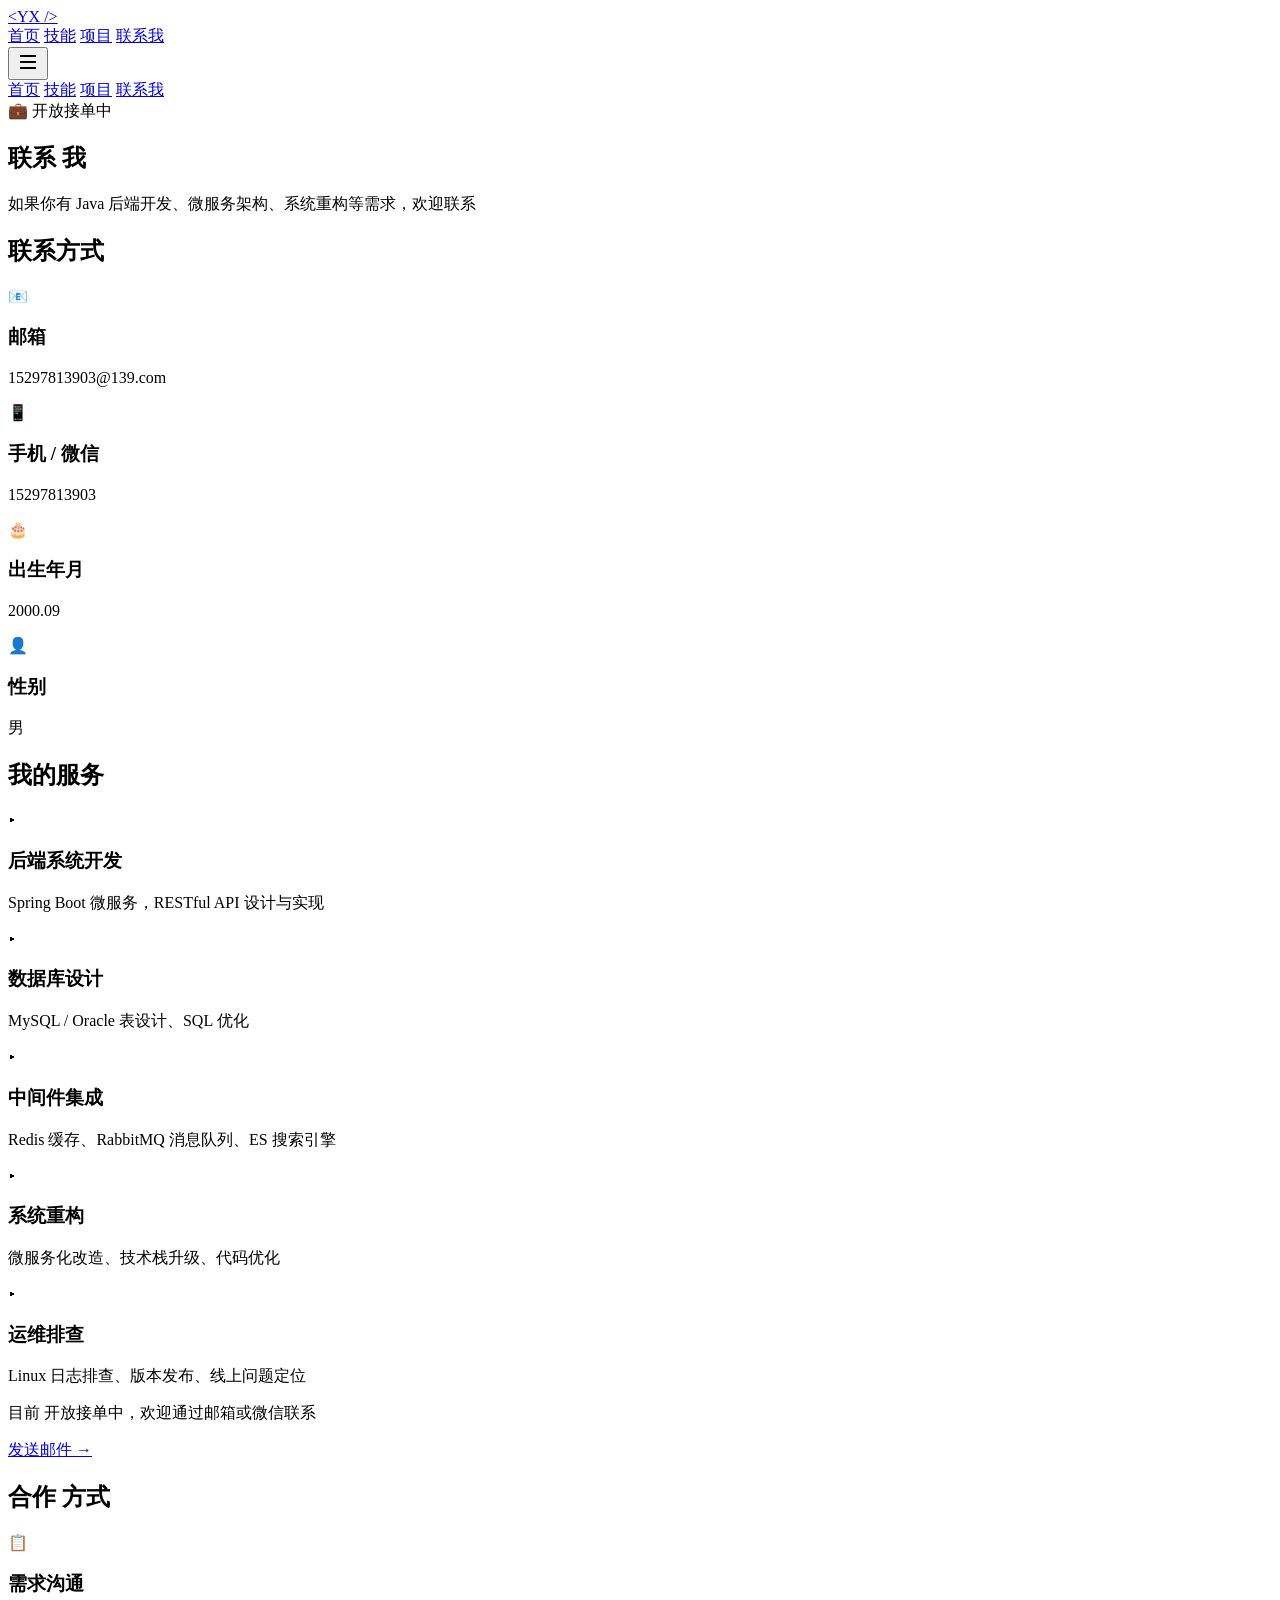
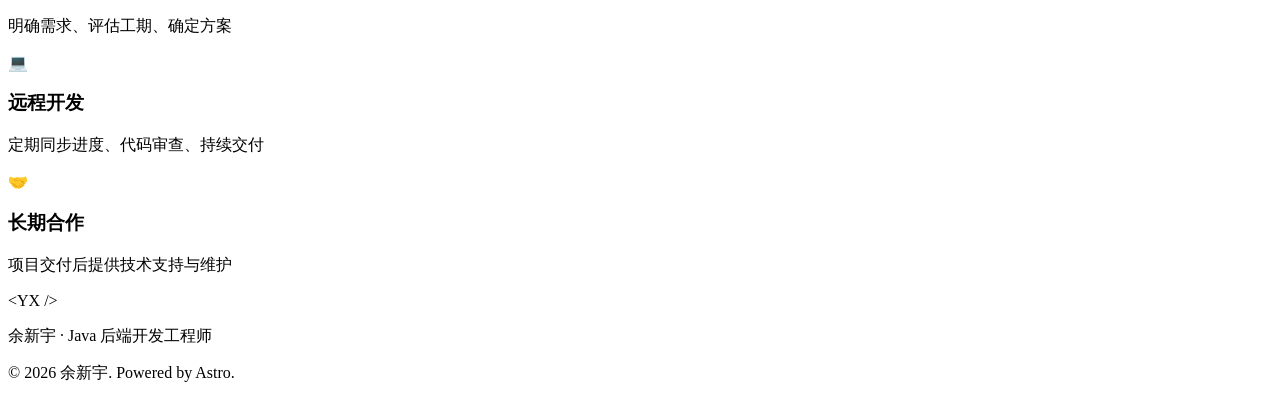
==== commit 8f94c04d: "deploy: fix info and paths" ====
--- a/contact/index.html
+++ b/contact/index.html
@@ -1,4 +1,4 @@
-<!DOCTYPE html><html lang="zh-CN"> <head><meta charset="UTF-8"><meta name="viewport" content="width=device-width, initial-scale=1.0"><meta name="description" content="Java 后端开发工程师 · 余新宇的个人技术博客"><title>联系余新宇 | 余新宇</title><link rel="icon" type="image/svg+xml" href="/favicon.svg"><link rel="preconnect" href="https://fonts.googleapis.com"><link rel="preconnect" href="https://fonts.gstatic.com" crossorigin><link href="https://fonts.googleapis.com/css2?family=Inter:wght@400;500;600;700;800;900&display=swap" rel="stylesheet"><link rel="stylesheet" href="/_astro/Layout.CCMdleZw.css"></head> <body class="min-h-screen bg-surface text-text"> <nav class="fixed top-0 left-0 right-0 z-50 glass-card rounded-none border-x-0 border-t-0"> <div class="max-w-6xl mx-auto px-6 py-4 flex items-center justify-between"> <a href="/" class="text-xl font-bold gradient-text">
+<!DOCTYPE html><html lang="zh-CN"> <head><meta charset="UTF-8"><meta name="viewport" content="width=device-width, initial-scale=1.0"><meta name="description" content="Java 后端开发工程师 · 余新宇的个人技术博客"><title>联系余新宇 | 余新宇</title><link rel="icon" type="image/svg+xml" href="/favicon.svg"><link rel="preconnect" href="https://fonts.googleapis.com"><link rel="preconnect" href="https://fonts.gstatic.com" crossorigin><link href="https://fonts.googleapis.com/css2?family=Inter:wght@400;500;600;700;800;900&display=swap" rel="stylesheet"><link rel="stylesheet" href="/personal-blog/_astro/Layout.CCMdleZw.css"></head> <body class="min-h-screen bg-surface text-text"> <nav class="fixed top-0 left-0 right-0 z-50 glass-card rounded-none border-x-0 border-t-0"> <div class="max-w-6xl mx-auto px-6 py-4 flex items-center justify-between"> <a href="/" class="text-xl font-bold gradient-text">
 &lt;YX /&gt;
 </a> <div class="hidden md:flex items-center gap-8"> <a href="/" class="text-text-muted hover:text-primary-light transition-colors text-sm font-medium">首页</a> <a href="/skills" class="text-text-muted hover:text-primary-light transition-colors text-sm font-medium">技能</a> <a href="/projects" class="text-text-muted hover:text-primary-light transition-colors text-sm font-medium">项目</a> <a href="/contact" class="px-5 py-2 bg-primary hover:bg-primary-dark text-white rounded-full text-sm font-medium transition-all glow-primary">
 联系我
